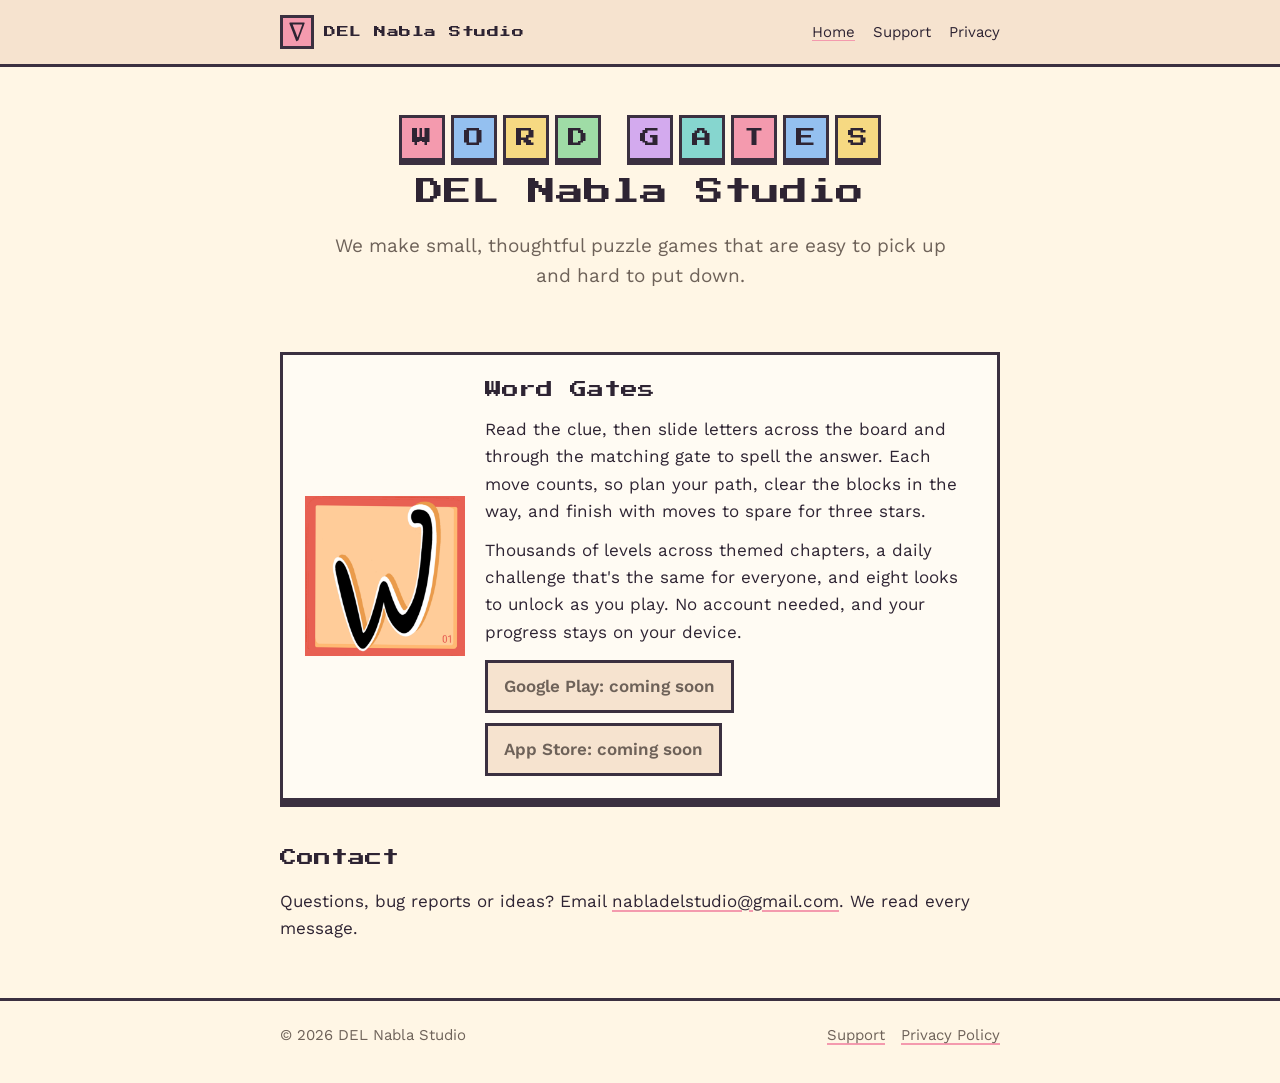
==== index.html @ f47c768a "Studio website" ====
<!doctype html>
<html lang="en">
<head>
<meta charset="utf-8">
<meta name="viewport" content="width=device-width, initial-scale=1">
<title>DEL Nabla Studio</title>
<meta name="description" content="DEL Nabla Studio makes small, thoughtful puzzle games. Our first game is Word Gates, a word puzzle where letters slide into gates to spell answers to clues.">
<link rel="icon" href="assets/favicon.svg" type="image/svg+xml">
<link rel="icon" href="assets/favicon.png" type="image/png">
<link rel="apple-touch-icon" href="assets/apple-touch-icon.png">
<link rel="preconnect" href="https://fonts.googleapis.com">
<link rel="preconnect" href="https://fonts.gstatic.com" crossorigin>
<link href="https://fonts.googleapis.com/css2?family=Press+Start+2P&family=Work+Sans:wght@400;600&display=swap" rel="stylesheet">
<link rel="stylesheet" href="assets/site.css">
</head>
<body>
<header class="bar">
  <div class="wrap">
    <a class="brand" href="./"><span class="nabla" aria-hidden="true"><svg class="logo" viewBox="119 59 262 320" aria-hidden="true"><path fill="currentColor" fill-rule="evenodd" d="M244.1 370.5 C254.9 365.0 262.4 360.8 267.6 357.1 C270.3 355.1 273.3 352.6 273.7 351.9 C274.0 351.5 274.8 349.3 275.6 347.1 C276.4 344.9 277.4 342.1 277.9 340.8 C278.3 339.4 279.5 336.2 280.4 333.6 C281.3 331.0 282.3 328.1 282.6 327.2 C283.0 326.4 285.7 318.8 288.7 310.5 C291.7 302.2 296.4 289.5 299.0 282.4 C301.6 275.2 305.1 265.9 306.6 261.6 C311.0 249.5 313.7 242.5 325.1 211.9 C335.5 184.1 340.6 170.4 343.2 163.5 C344.3 160.5 347.5 152.1 350.2 144.8 C354.9 132.0 357.3 125.5 362.5 111.8 C368.0 96.7 370.4 90.2 372.5 84.7 C373.7 81.5 374.8 78.5 374.9 78.1 C375.0 77.5 374.6 76.0 373.5 72.6 C371.5 66.6 371.1 65.6 370.3 65.3 C369.9 65.1 338.6 65.0 250.4 65.0 C131.9 65.0 131.1 65.0 130.4 65.5 C130.0 65.8 129.1 67.7 127.5 71.3 C126.3 74.2 125.2 76.9 125.1 77.3 C125.0 77.8 125.8 80.1 128.6 86.9 C130.6 91.8 132.9 97.6 133.7 99.8 C137.0 108.3 139.9 115.6 141.2 118.9 C141.9 120.8 144.0 126.1 145.8 130.8 C147.6 135.4 149.1 139.4 149.3 139.8 C149.4 140.1 150.4 142.7 151.5 145.6 C152.6 148.5 154.1 152.3 154.8 154.0 C155.4 155.7 157.3 160.4 158.8 164.5 C161.8 172.0 163.3 175.9 166.2 183.2 C167.1 185.5 172.9 200.5 179.0 216.6 C185.2 232.7 190.5 246.6 190.9 247.4 C191.2 248.2 192.6 251.9 194.0 255.5 C195.4 259.1 196.8 262.9 197.2 263.8 C198.1 266.1 198.3 266.7 206.5 287.9 C210.6 298.6 214.6 308.8 215.2 310.5 C217.4 316.0 219.7 322.2 222.0 328.4 C223.2 331.7 225.9 339.0 228.0 344.6 C230.1 350.3 232.6 357.0 233.5 359.5 C237.1 369.4 238.1 371.9 238.3 372.2 C238.8 372.8 240.1 372.5 244.1 370.5 Z M258.6 305.4 C258.4 305.1 257.7 303.4 257.0 301.5 C256.3 299.6 254.6 294.9 253.0 290.9 C251.5 286.9 248.8 279.7 247.0 274.9 C245.2 270.1 243.4 265.3 243.0 264.2 C242.6 263.2 237.2 248.9 230.9 232.5 C224.6 216.1 218.3 199.5 216.9 195.8 C215.4 192.0 213.1 186.0 211.7 182.5 C210.4 179.0 208.0 172.8 206.4 168.6 C204.8 164.5 203.2 160.4 202.9 159.6 C201.6 156.3 200.7 153.8 198.0 147.0 C196.5 143.1 193.5 135.4 191.5 130.0 C188.0 120.8 184.8 112.4 182.3 106.3 C181.2 103.7 180.5 100.8 180.5 98.9 C180.5 97.6 181.2 96.4 182.5 95.8 C185.3 94.3 191.6 94.2 262.4 94.3 C326.9 94.4 329.6 94.5 332.4 95.5 C336.2 96.9 336.0 98.9 331.0 112.4 C329.5 116.5 327.2 122.6 326.0 125.9 C324.8 129.2 322.8 134.6 321.5 138.0 C318.7 145.6 311.0 166.5 305.0 182.6 C302.6 189.4 299.6 197.5 298.4 200.8 C297.2 204.0 294.3 211.8 292.0 218.1 C289.7 224.4 285.7 235.3 283.1 242.2 C277.9 256.3 266.3 288.2 262.6 298.6 C261.3 302.3 260.1 305.5 259.9 305.7 C259.6 306.2 259.1 306.1 258.6 305.4 Z"/></svg></span>DEL Nabla Studio</a>
    <nav>
      <a href="./" aria-current="page">Home</a>
      <a href="support.html">Support</a>
      <a href="privacy.html">Privacy</a>
    </nav>
  </div>
</header>

<main class="wrap">
  <section class="hero">
    <div class="tiles" aria-hidden="true">
      <span class="p">W</span><span class="b">O</span><span class="y">R</span><span class="g">D</span>
      <span class="gap"></span>
      <span class="v">G</span><span class="t">A</span><span class="p">T</span><span class="b">E</span><span class="y">S</span>
    </div>
    <h1>DEL Nabla Studio</h1>
    <p class="lede">We make small, thoughtful puzzle games that are easy to pick up and hard to put down.</p>
  </section>

  <section class="game" id="word-gates">
    <img src="assets/word-gates-icon.png" alt="Word Gates app icon" width="160" height="160">
    <div>
      <h2>Word Gates</h2>
      <p>Read the clue, then slide letters across the board and through the matching gate to spell the answer. Each move counts, so plan your path, clear the blocks in the way, and finish with moves to spare for three stars.</p>
      <p>Thousands of levels across themed chapters, a daily challenge that's the same for everyone, and eight looks to unlock as you play. No account needed, and your progress stays on your device.</p>
      <div class="stores">
        <span class="btn soon">Google Play: coming soon</span>
        <span class="btn soon">App Store: coming soon</span>
        <!-- At launch, swap the two lines above for the official badges
             (saved in assets/ from Google's and Apple's badge pages):
        <a class="badge" href="https://play.google.com/store/apps/details?id=com.nabla.wordgates"><img src="assets/google-play-badge.png" alt="Get it on Google Play" height="56"></a>
        <a class="badge" href="APP_STORE_LINK"><img src="assets/app-store-badge.svg" alt="Download on the App Store" height="56"></a>
        -->
      </div>
    </div>
  </section>

  <h2>Contact</h2>
  <p>Questions, bug reports or ideas? Email <a href="mailto:nabladelstudio@gmail.com">nabladelstudio@gmail.com</a>. We read every message.</p>
</main>

<footer>
  <div class="wrap">
    <span>© 2026 DEL Nabla Studio</span>
    <nav><a href="support.html">Support</a><a href="privacy.html">Privacy Policy</a></nav>
  </div>
</footer>
</body>
</html>
---- assets/site.css ----
/* DEL Nabla Studio: the Word Gates pixel look (paper, ink, word colors). */
:root {
  --paper: #FFF6E5;
  --paper-deep: #F6E3CF;
  --card: #FFFBF3;
  --ink: #2E2433;
  --ink-faint: #6E6259;
  --line: #3B3040;
  --pink: #F49AAE;
  --blue: #94C0F0;
  --yellow: #F6D982;
  --green: #9FDCA6;
  --violet: #D3AAEE;
  --teal: #86D6CF;
  --pixel: "Press Start 2P", ui-monospace, monospace;
  --sans: "Work Sans", system-ui, -apple-system, "Segoe UI", sans-serif;
}
@media (prefers-color-scheme: dark) {
  :root:not([data-theme="light"]) {
    --paper: #1F1A24;
    --paper-deep: #2A2331;
    --card: #2A2331;
    --ink: #F6EEE4;
    --ink-faint: #B9AEA4;
    --line: #5A4D63;
  }
}

* { box-sizing: border-box; }
html { -webkit-text-size-adjust: 100%; }
body {
  margin: 0;
  background: var(--paper);
  color: var(--ink);
  font: 17px/1.6 var(--sans);
}
a { color: inherit; text-decoration-thickness: 2px; text-underline-offset: 3px; text-decoration-color: var(--pink); }
a:hover { text-decoration-color: var(--blue); }
img { max-width: 100%; height: auto; }

.wrap { max-width: 760px; margin: 0 auto; padding: 0 20px; }

/* top bar */
.bar { border-bottom: 3px solid var(--line); background: var(--paper-deep); }
.bar .wrap { display: flex; align-items: center; justify-content: space-between; gap: 16px; min-height: 64px; flex-wrap: wrap; }
.brand { display: flex; align-items: center; gap: 10px; text-decoration: none; font: 12px/1 var(--pixel); letter-spacing: 0.5px; }
.brand .nabla { display: inline-grid; place-items: center; width: 34px; height: 34px; flex: none; background: var(--pink); border: 3px solid var(--line); }
.brand .logo { width: 16px; height: 20px; color: #2E2433; }
.bar nav { display: flex; gap: 18px; font-size: 15px; }
.bar nav a { text-decoration: none; }
.bar nav a:hover, .bar nav a[aria-current="page"] { text-decoration: underline; text-decoration-color: var(--pink); }

/* headings */
h1, h2, h3 { font-family: var(--pixel); font-weight: 400; line-height: 1.5; }
h1 { font-size: 22px; margin: 0 0 16px; }
h2 { font-size: 15px; margin: 44px 0 14px; }
h3 { font-size: 12px; margin: 28px 0 10px; }
@media (min-width: 640px) { h1 { font-size: 28px; } h2 { font-size: 17px; } }

/* hero: the game's letter tiles */
.hero { padding: 48px 0 24px; text-align: center; }
.tiles { display: flex; justify-content: center; flex-wrap: wrap; gap: clamp(4px, 1.2vw, 6px); margin: 0 auto 10px; }
.tiles span {
  display: grid; place-items: center;
  width: clamp(24px, 7.2vw, 46px); aspect-ratio: 1;
  font: clamp(10px, 3vw, 20px)/1 var(--pixel); color: #2E2433;
  border: 3px solid var(--line); box-shadow: 0 4px 0 var(--line);
}
.tiles .gap { width: clamp(6px, 2vw, 14px); border: 0; box-shadow: none; }
.tiles .p { background: var(--pink); } .tiles .b { background: var(--blue); }
.tiles .y { background: var(--yellow); } .tiles .g { background: var(--green); }
.tiles .v { background: var(--violet); } .tiles .t { background: var(--teal); }
.lede { font-size: 19px; color: var(--ink-faint); max-width: 34em; margin: 18px auto 0; }

/* game card */
.game { display: grid; grid-template-columns: 1fr; gap: 20px; align-items: center;
  background: var(--card); border: 3px solid var(--line); box-shadow: 0 6px 0 var(--line); padding: 22px; margin: 36px 0; }
@media (min-width: 640px) { .game { grid-template-columns: 160px 1fr; } }
.game img { width: 160px; justify-self: center; }  /* (the icon has its own frame) */
.game h2 { margin-top: 0; }
.game p { margin: 0 0 12px; }
.stores { display: flex; flex-wrap: wrap; gap: 10px; margin-top: 14px; }
.btn { display: inline-block; padding: 10px 16px; border: 3px solid var(--line); box-shadow: 0 4px 0 var(--line);
  background: var(--blue); color: #2E2433; text-decoration: none; font-weight: 600; }
.badge { display: inline-block; line-height: 0; }
.badge img { height: 56px; width: auto; }
.btn.soon { background: var(--paper-deep); color: var(--ink-faint); box-shadow: none; cursor: default; }

/* text pages */
.doc { padding-top: 40px; padding-bottom: 20px; }
.doc .meta { color: var(--ink-faint); margin-top: -6px; }
.doc ul { padding-left: 22px; }
.doc li { margin: 6px 0; }
.note { background: var(--card); border: 3px solid var(--line); padding: 14px 18px; margin: 20px 0; }

footer { border-top: 3px solid var(--line); margin-top: 56px; padding: 22px 0 36px; color: var(--ink-faint); font-size: 15px; }
footer .wrap { display: flex; flex-wrap: wrap; gap: 8px 20px; justify-content: space-between; }
footer nav { display: flex; gap: 16px; flex-wrap: wrap; }
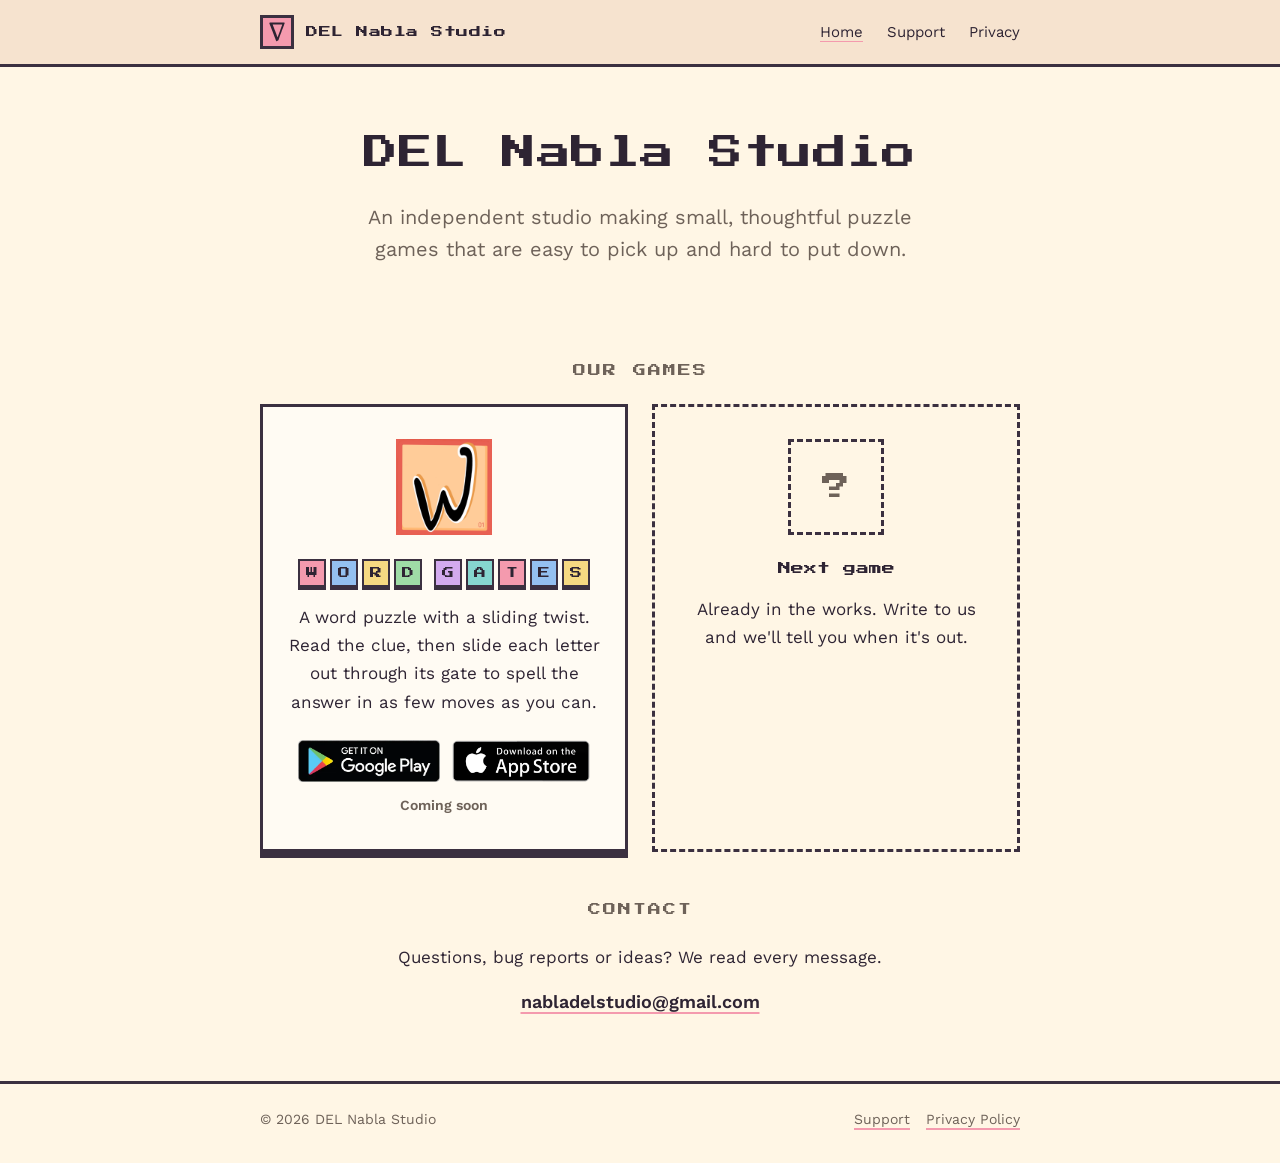
==== commit 7783b306: "Site redesign: one type and spacing system, fonts included" ====
--- a/index.html
+++ b/index.html
@@ -4,13 +4,11 @@
 <meta charset="utf-8">
 <meta name="viewport" content="width=device-width, initial-scale=1">
 <title>DEL Nabla Studio</title>
-<meta name="description" content="DEL Nabla Studio makes small, thoughtful puzzle games. Our first game is Word Gates, a word puzzle where letters slide into gates to spell answers to clues.">
+<meta name="description" content="DEL Nabla Studio is an independent studio making small, thoughtful puzzle games, starting with Word Gates.">
 <link rel="icon" href="assets/favicon.svg" type="image/svg+xml">
 <link rel="icon" href="assets/favicon.png" type="image/png">
 <link rel="apple-touch-icon" href="assets/apple-touch-icon.png">
-<link rel="preconnect" href="https://fonts.googleapis.com">
-<link rel="preconnect" href="https://fonts.gstatic.com" crossorigin>
-<link href="https://fonts.googleapis.com/css2?family=Press+Start+2P&family=Work+Sans:wght@400;600&display=swap" rel="stylesheet">
+<link rel="preload" href="assets/fonts/press-start-2p.woff2" as="font" type="font/woff2" crossorigin>
 <link rel="stylesheet" href="assets/site.css">
 </head>
 <body>
@@ -27,35 +25,39 @@
 
 <main class="wrap">
   <section class="hero">
-    <div class="tiles" aria-hidden="true">
-      <span class="p">W</span><span class="b">O</span><span class="y">R</span><span class="g">D</span>
-      <span class="gap"></span>
-      <span class="v">G</span><span class="t">A</span><span class="p">T</span><span class="b">E</span><span class="y">S</span>
-    </div>
-    <h1>DEL Nabla Studio</h1>
-    <p class="lede">We make small, thoughtful puzzle games that are easy to pick up and hard to put down.</p>
+    <h1 class="display">DEL Nabla Studio</h1>
+    <p class="lede">An independent studio making small, thoughtful puzzle games that are easy to pick up and hard to put down.</p>
   </section>
 
-  <section class="game" id="word-gates">
-    <img src="assets/word-gates-icon.png" alt="Word Gates app icon" width="160" height="160">
-    <div>
-      <h2>Word Gates</h2>
-      <p>Read the clue, then slide letters across the board and through the matching gate to spell the answer. Each move counts, so plan your path, clear the blocks in the way, and finish with moves to spare for three stars.</p>
-      <p>Thousands of levels across themed chapters, a daily challenge that's the same for everyone, and eight looks to unlock as you play. No account needed, and your progress stays on your device.</p>
-      <div class="stores">
-        <span class="btn soon">Google Play: coming soon</span>
-        <span class="btn soon">App Store: coming soon</span>
-        <!-- At launch, swap the two lines above for the official badges
-             (saved in assets/ from Google's and Apple's badge pages):
-        <a class="badge" href="https://play.google.com/store/apps/details?id=com.nabla.wordgates"><img src="assets/google-play-badge.png" alt="Get it on Google Play" height="56"></a>
-        <a class="badge" href="APP_STORE_LINK"><img src="assets/app-store-badge.svg" alt="Download on the App Store" height="56"></a>
-        -->
-      </div>
+  <section class="section">
+    <h2 class="eyebrow">Our games</h2>
+    <div class="games">
+      <article class="card" id="word-gates">
+        <img class="card-art" src="assets/word-gates-icon.png" alt="Word Gates app icon" width="96" height="96">
+        <h3 class="tiles" aria-label="Word Gates"><span class="row" aria-hidden="true"><span class="p">W</span><span class="b">O</span><span class="y">R</span><span class="g">D</span></span><span class="row" aria-hidden="true"><span class="v">G</span><span class="t">A</span><span class="p">T</span><span class="b">E</span><span class="y">S</span></span></h3>
+        <p class="card-text">A word puzzle with a sliding twist. Read the clue, then slide each letter out through its gate to spell the answer in as few moves as you can.</p>
+        <div class="stores">
+          <!-- At launch, wrap each badge in a link to the game's store page:
+               Google Play: https://play.google.com/store/apps/details?id=com.delnablastudio.wordgates
+               App Store: the link App Store Connect gives you -->
+          <img class="badge" src="assets/google-play-badge.png" alt="Google Play" width="142" height="42">
+          <img class="badge" src="assets/app-store-badge.png" alt="App Store" width="138" height="42">
+        </div>
+        <p class="card-note">Coming soon</p>
+      </article>
+      <article class="card card-next">
+        <span class="card-art placeholder" aria-hidden="true">?</span>
+        <h3 class="card-title">Next game</h3>
+        <p class="card-text">Already in the works. Write to us and we'll tell you when it's out.</p>
+      </article>
     </div>
   </section>
 
-  <h2>Contact</h2>
-  <p>Questions, bug reports or ideas? Email <a href="mailto:nabladelstudio@gmail.com">nabladelstudio@gmail.com</a>. We read every message.</p>
+  <section class="section contact">
+    <h2 class="eyebrow">Contact</h2>
+    <p>Questions, bug reports or ideas? We read every message.</p>
+    <p><a class="mail" href="mailto:nabladelstudio@gmail.com">nabladelstudio@gmail.com</a></p>
+  </section>
 </main>
 
 <footer>
--- a/assets/site.css
+++ b/assets/site.css
@@ -1,4 +1,20 @@
-/* DEL Nabla Studio: the Word Gates pixel look (paper, ink, word colors). */
+/* DEL Nabla Studio website
+   Type: the pixel face (Press Start 2P) only for the studio's name and small
+   headings; everything you read is Work Sans.
+     display   studio name        pixel 34px, shrinking to fit one line on phones
+     eyebrow   section headings   pixel 13px, letter-spaced, faint
+     title     card and page h3   pixel 13px
+     page h1   support, privacy   pixel 24px (18px on phones)
+     lede      intro line         Work Sans 20px / 1.6
+     body      everything else    Work Sans 17px / 1.65
+     small     notes, footer      Work Sans 14px / 1.5
+   Space: one scale, used everywhere: 4 8 12 16 24 32 48 64 px.
+   Color: paper, ink and the studio pink; a game's own colors stay on its card. */
+/* fonts ship with the site (SIL Open Font License, assets/fonts/OFL.txt) */
+@font-face { font-family: "Press Start 2P"; src: url("fonts/press-start-2p.woff2") format("woff2"); font-weight: 400; font-display: swap; }
+@font-face { font-family: "Work Sans"; src: url("fonts/work-sans-400.woff2") format("woff2"); font-weight: 400; font-display: swap; }
+@font-face { font-family: "Work Sans"; src: url("fonts/work-sans-600.woff2") format("woff2"); font-weight: 600; font-display: swap; }
+
 :root {
   --paper: #FFF6E5;
   --paper-deep: #F6E3CF;
@@ -14,6 +30,7 @@
   --teal: #86D6CF;
   --pixel: "Press Start 2P", ui-monospace, monospace;
   --sans: "Work Sans", system-ui, -apple-system, "Segoe UI", sans-serif;
+  --s1: 4px; --s2: 8px; --s3: 12px; --s4: 16px; --s5: 24px; --s6: 32px; --s7: 48px; --s8: 64px;
 }
 @media (prefers-color-scheme: dark) {
   :root:not([data-theme="light"]) {
@@ -28,71 +45,77 @@
 
 * { box-sizing: border-box; }
 html { -webkit-text-size-adjust: 100%; }
-body {
-  margin: 0;
-  background: var(--paper);
-  color: var(--ink);
-  font: 17px/1.6 var(--sans);
-}
-a { color: inherit; text-decoration-thickness: 2px; text-underline-offset: 3px; text-decoration-color: var(--pink); }
+body { margin: 0; background: var(--paper); color: var(--ink); font: 17px/1.65 var(--sans); }
+a { color: inherit; text-decoration-thickness: 2px; text-underline-offset: 4px; text-decoration-color: var(--pink); }
 a:hover { text-decoration-color: var(--blue); }
-img { max-width: 100%; height: auto; }
+a:focus-visible { outline: 3px solid var(--blue); outline-offset: 3px; }
+img { max-width: 100%; }
+p { margin: 0 0 var(--s4); }
+p:last-child { margin-bottom: 0; }
 
-.wrap { max-width: 760px; margin: 0 auto; padding: 0 20px; }
+.wrap { max-width: 800px; margin: 0 auto; padding-left: max(20px, env(safe-area-inset-left)); padding-right: max(20px, env(safe-area-inset-right)); }
 
 /* top bar */
 .bar { border-bottom: 3px solid var(--line); background: var(--paper-deep); }
-.bar .wrap { display: flex; align-items: center; justify-content: space-between; gap: 16px; min-height: 64px; flex-wrap: wrap; }
-.brand { display: flex; align-items: center; gap: 10px; text-decoration: none; font: 12px/1 var(--pixel); letter-spacing: 0.5px; }
+.bar .wrap { display: flex; align-items: center; justify-content: space-between; gap: var(--s3) var(--s5); min-height: 64px; flex-wrap: wrap; padding-top: var(--s3); padding-bottom: var(--s3); }
+.brand { display: flex; align-items: center; gap: var(--s3); text-decoration: none; font: 12px/1 var(--pixel); letter-spacing: 0.5px; }
 .brand .nabla { display: inline-grid; place-items: center; width: 34px; height: 34px; flex: none; background: var(--pink); border: 3px solid var(--line); }
 .brand .logo { width: 16px; height: 20px; color: #2E2433; }
-.bar nav { display: flex; gap: 18px; font-size: 15px; }
+.bar nav { display: flex; gap: var(--s5); font-size: 15px; }
 .bar nav a { text-decoration: none; }
 .bar nav a:hover, .bar nav a[aria-current="page"] { text-decoration: underline; text-decoration-color: var(--pink); }
 
-/* headings */
-h1, h2, h3 { font-family: var(--pixel); font-weight: 400; line-height: 1.5; }
-h1 { font-size: 22px; margin: 0 0 16px; }
-h2 { font-size: 15px; margin: 44px 0 14px; }
-h3 { font-size: 12px; margin: 28px 0 10px; }
-@media (min-width: 640px) { h1 { font-size: 28px; } h2 { font-size: 17px; } }
+/* type */
+h1, h2, h3 { font-family: var(--pixel); font-weight: 400; margin: 0; text-wrap: balance; }
+.display { font-size: clamp(16px, 5.2vw, 34px); line-height: 1.35; letter-spacing: 0.5px; white-space: nowrap; }
+.eyebrow { font-size: 13px; line-height: 1.5; letter-spacing: 2px; text-transform: uppercase; color: var(--ink-faint); text-align: center; margin-bottom: var(--s5); }
+.lede { font-size: 20px; line-height: 1.6; color: var(--ink-faint); max-width: 30em; margin: var(--s5) auto 0; text-wrap: balance; }
 
-/* hero: the game's letter tiles */
-.hero { padding: 48px 0 24px; text-align: center; }
-.tiles { display: flex; justify-content: center; flex-wrap: wrap; gap: clamp(4px, 1.2vw, 6px); margin: 0 auto 10px; }
-.tiles span {
-  display: grid; place-items: center;
-  width: clamp(24px, 7.2vw, 46px); aspect-ratio: 1;
-  font: clamp(10px, 3vw, 20px)/1 var(--pixel); color: #2E2433;
-  border: 3px solid var(--line); box-shadow: 0 4px 0 var(--line);
-}
-.tiles .gap { width: clamp(6px, 2vw, 14px); border: 0; box-shadow: none; }
+/* hero */
+.hero { padding: var(--s8) 0 var(--s7); text-align: center; }
+
+/* sections */
+.section { padding-top: var(--s7); }
+.contact { text-align: center; }
+.contact .mail { font-weight: 600; font-size: 18px; }
+
+/* game cards: centered, the same rhythm in each */
+.games { display: grid; grid-template-columns: 1fr; gap: var(--s5); }
+@media (min-width: 700px) { .games { grid-template-columns: 1fr 1fr; } }
+.card { display: flex; flex-direction: column; align-items: center; text-align: center;
+  background: var(--card); border: 3px solid var(--line); box-shadow: 0 6px 0 var(--line);
+  padding: var(--s6) var(--s5); }
+.card-art { width: 96px; height: 96px; margin-bottom: var(--s5); }
+.card-title { font-size: 13px; line-height: 1.5; margin-bottom: var(--s4); }
+.card-text { max-width: 30ch; margin: 0 auto; text-wrap: balance; }
+.card-note { margin-top: var(--s3); font-size: 14px; font-weight: 600; color: var(--ink-faint); }
+.card-next { background: transparent; border-style: dashed; box-shadow: none; }
+.placeholder { display: grid; place-items: center; border: 3px dashed var(--line); font: 28px/1 var(--pixel); color: var(--ink-faint); }
+
+/* a game's name in its own letter tiles (Word Gates' colors) */
+.tiles { display: flex; flex-wrap: wrap; justify-content: center; gap: var(--s2) var(--s3); margin-bottom: var(--s4); }
+.tiles .row { display: flex; gap: var(--s1); }
+.tiles .row > span { display: grid; place-items: center; width: 28px; aspect-ratio: 1; font: 12px/1 var(--pixel); color: #2E2433;
+  border: 2px solid var(--line); box-shadow: 0 3px 0 var(--line); }
 .tiles .p { background: var(--pink); } .tiles .b { background: var(--blue); }
 .tiles .y { background: var(--yellow); } .tiles .g { background: var(--green); }
 .tiles .v { background: var(--violet); } .tiles .t { background: var(--teal); }
-.lede { font-size: 19px; color: var(--ink-faint); max-width: 34em; margin: 18px auto 0; }
 
-/* game card */
-.game { display: grid; grid-template-columns: 1fr; gap: 20px; align-items: center;
-  background: var(--card); border: 3px solid var(--line); box-shadow: 0 6px 0 var(--line); padding: 22px; margin: 36px 0; }
-@media (min-width: 640px) { .game { grid-template-columns: 160px 1fr; } }
-.game img { width: 160px; justify-self: center; }  /* (the icon has its own frame) */
-.game h2 { margin-top: 0; }
-.game p { margin: 0 0 12px; }
-.stores { display: flex; flex-wrap: wrap; gap: 10px; margin-top: 14px; }
-.btn { display: inline-block; padding: 10px 16px; border: 3px solid var(--line); box-shadow: 0 4px 0 var(--line);
-  background: var(--blue); color: #2E2433; text-decoration: none; font-weight: 600; }
-.badge { display: inline-block; line-height: 0; }
-.badge img { height: 56px; width: auto; }
-.btn.soon { background: var(--paper-deep); color: var(--ink-faint); box-shadow: none; cursor: default; }
+/* store badges */
+.stores { display: flex; flex-wrap: wrap; justify-content: center; gap: var(--s3); margin-top: var(--s5); }
+.badge { flex: none; height: 42px; width: auto; }
 
-/* text pages */
-.doc { padding-top: 40px; padding-bottom: 20px; }
-.doc .meta { color: var(--ink-faint); margin-top: -6px; }
-.doc ul { padding-left: 22px; }
-.doc li { margin: 6px 0; }
-.note { background: var(--card); border: 3px solid var(--line); padding: 14px 18px; margin: 20px 0; }
+/* text pages (support, privacy) */
+.doc { padding-top: var(--s7); padding-bottom: var(--s5); max-width: 720px; }
+.doc h1 { font-size: 18px; line-height: 1.4; margin-bottom: var(--s5); }
+.doc h2 { font-size: 13px; line-height: 1.5; margin: var(--s7) 0 var(--s4); }
+.doc h3 { font-size: 12px; line-height: 1.5; margin: var(--s6) 0 var(--s3); }
+.doc .meta { color: var(--ink-faint); font-size: 14px; margin-top: calc(-1 * var(--s3)); margin-bottom: var(--s5); }
+.doc ul { padding-left: var(--s5); margin: 0 0 var(--s4); }
+.doc li { margin: var(--s2) 0; }
+.note { background: var(--card); border: 3px solid var(--line); padding: var(--s4) var(--s5); margin: var(--s5) 0; }
+@media (min-width: 640px) { .doc h1 { font-size: 24px; } }
 
-footer { border-top: 3px solid var(--line); margin-top: 56px; padding: 22px 0 36px; color: var(--ink-faint); font-size: 15px; }
-footer .wrap { display: flex; flex-wrap: wrap; gap: 8px 20px; justify-content: space-between; }
-footer nav { display: flex; gap: 16px; flex-wrap: wrap; }
+footer { border-top: 3px solid var(--line); margin-top: var(--s8); padding: var(--s5) 0 var(--s6); color: var(--ink-faint); font-size: 14px; }
+footer .wrap { display: flex; flex-wrap: wrap; gap: var(--s2) var(--s5); justify-content: space-between; }
+footer nav { display: flex; gap: var(--s4); flex-wrap: wrap; }
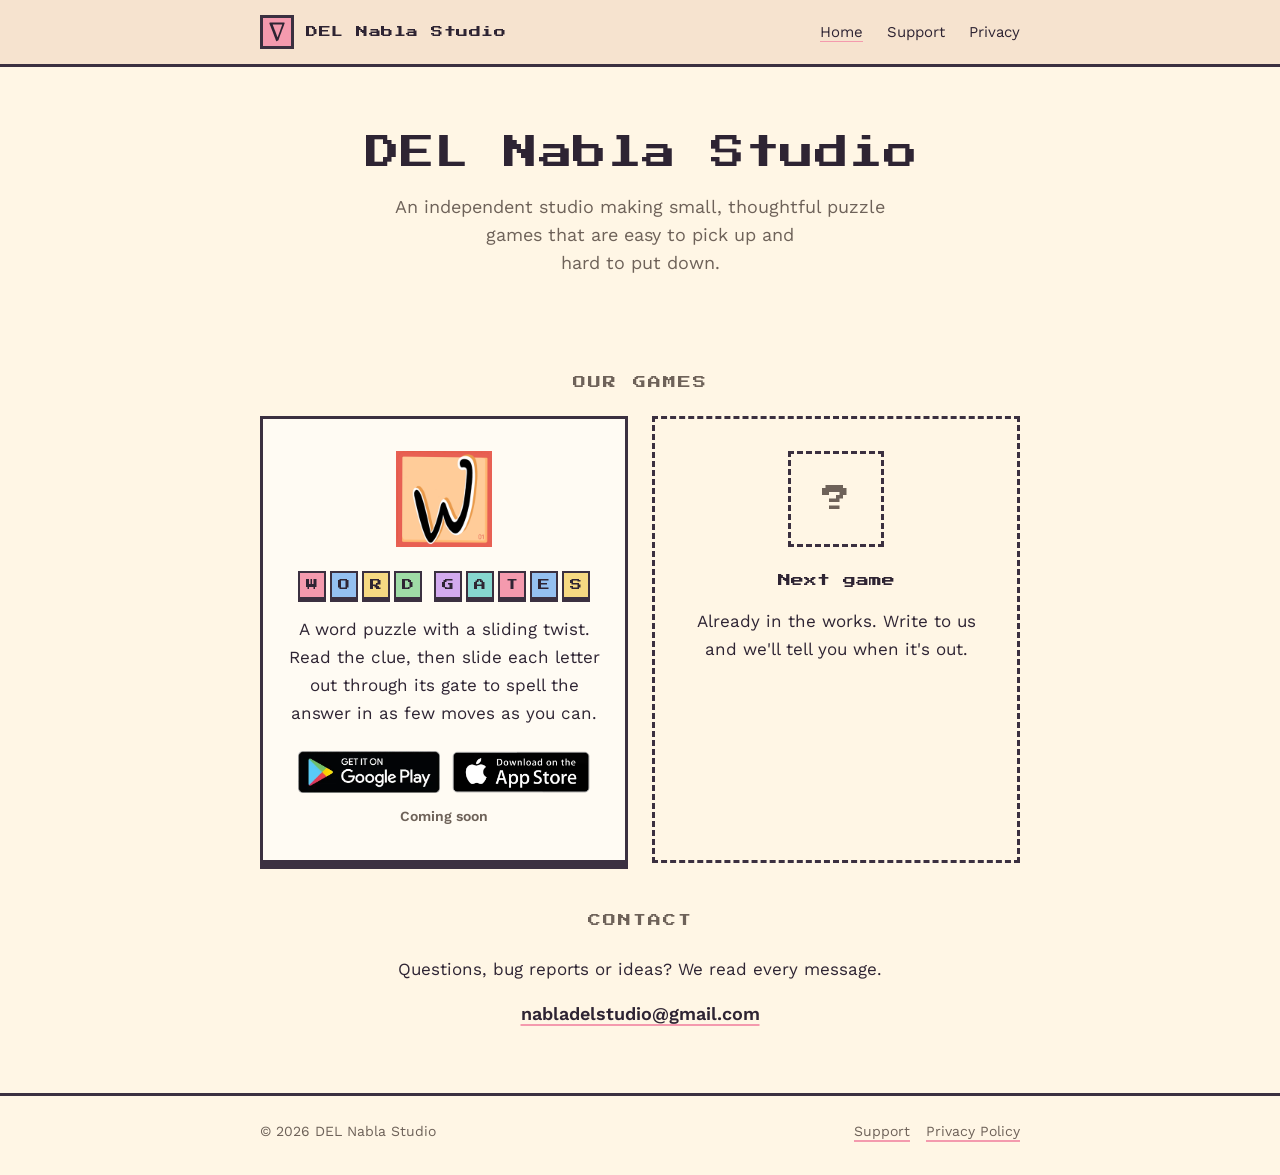
==== commit b963a0dc: "Site redesign: type and spacing system, fonts included, tapered tagline" ====
--- a/index.html
+++ b/index.html
@@ -26,7 +26,7 @@
 <main class="wrap">
   <section class="hero">
     <h1 class="display">DEL Nabla Studio</h1>
-    <p class="lede">An independent studio making small, thoughtful puzzle games that are easy to pick up and hard to put down.</p>
+    <p class="lede"><span>An independent studio making small, thoughtful puzzle</span> <span>games that are easy to pick up and</span> <span>hard to put down.</span></p>
   </section>
 
   <section class="section">
--- a/assets/site.css
+++ b/assets/site.css
@@ -5,7 +5,7 @@
      eyebrow   section headings   pixel 13px, letter-spaced, faint
      title     card and page h3   pixel 13px
      page h1   support, privacy   pixel 24px (18px on phones)
-     lede      intro line         Work Sans 20px / 1.6
+     lede      tagline            Work Sans 18px / 1.55, three tapering lines under the name
      body      everything else    Work Sans 17px / 1.65
      small     notes, footer      Work Sans 14px / 1.5
    Space: one scale, used everywhere: 4 8 12 16 24 32 48 64 px.
@@ -67,9 +67,12 @@
 
 /* type */
 h1, h2, h3 { font-family: var(--pixel); font-weight: 400; margin: 0; text-wrap: balance; }
-.display { font-size: clamp(16px, 5.2vw, 34px); line-height: 1.35; letter-spacing: 0.5px; white-space: nowrap; }
+.display { font-size: clamp(16px, 5.2vw, 34px); line-height: 1.35; letter-spacing: 0.5px; white-space: nowrap;
+  padding-left: calc(0.125em + 0.5px); }   /* (the pixel font leaves a blank column right of each letter: balance it so the name is truly centered) */
 .eyebrow { font-size: 13px; line-height: 1.5; letter-spacing: 2px; text-transform: uppercase; color: var(--ink-faint); text-align: center; margin-bottom: var(--s5); }
-.lede { font-size: 20px; line-height: 1.6; color: var(--ink-faint); max-width: 30em; margin: var(--s5) auto 0; text-wrap: balance; }
+.lede { font-size: 18px; line-height: 1.55; color: var(--ink-faint); max-width: 32em; margin: var(--s4) auto 0; text-wrap: balance; }
+/* on wider screens the tagline tapers in three lines under the name, like its shadow */
+@media (min-width: 640px) { .lede span { display: block; } }
 
 /* hero */
 .hero { padding: var(--s8) 0 var(--s7); text-align: center; }
